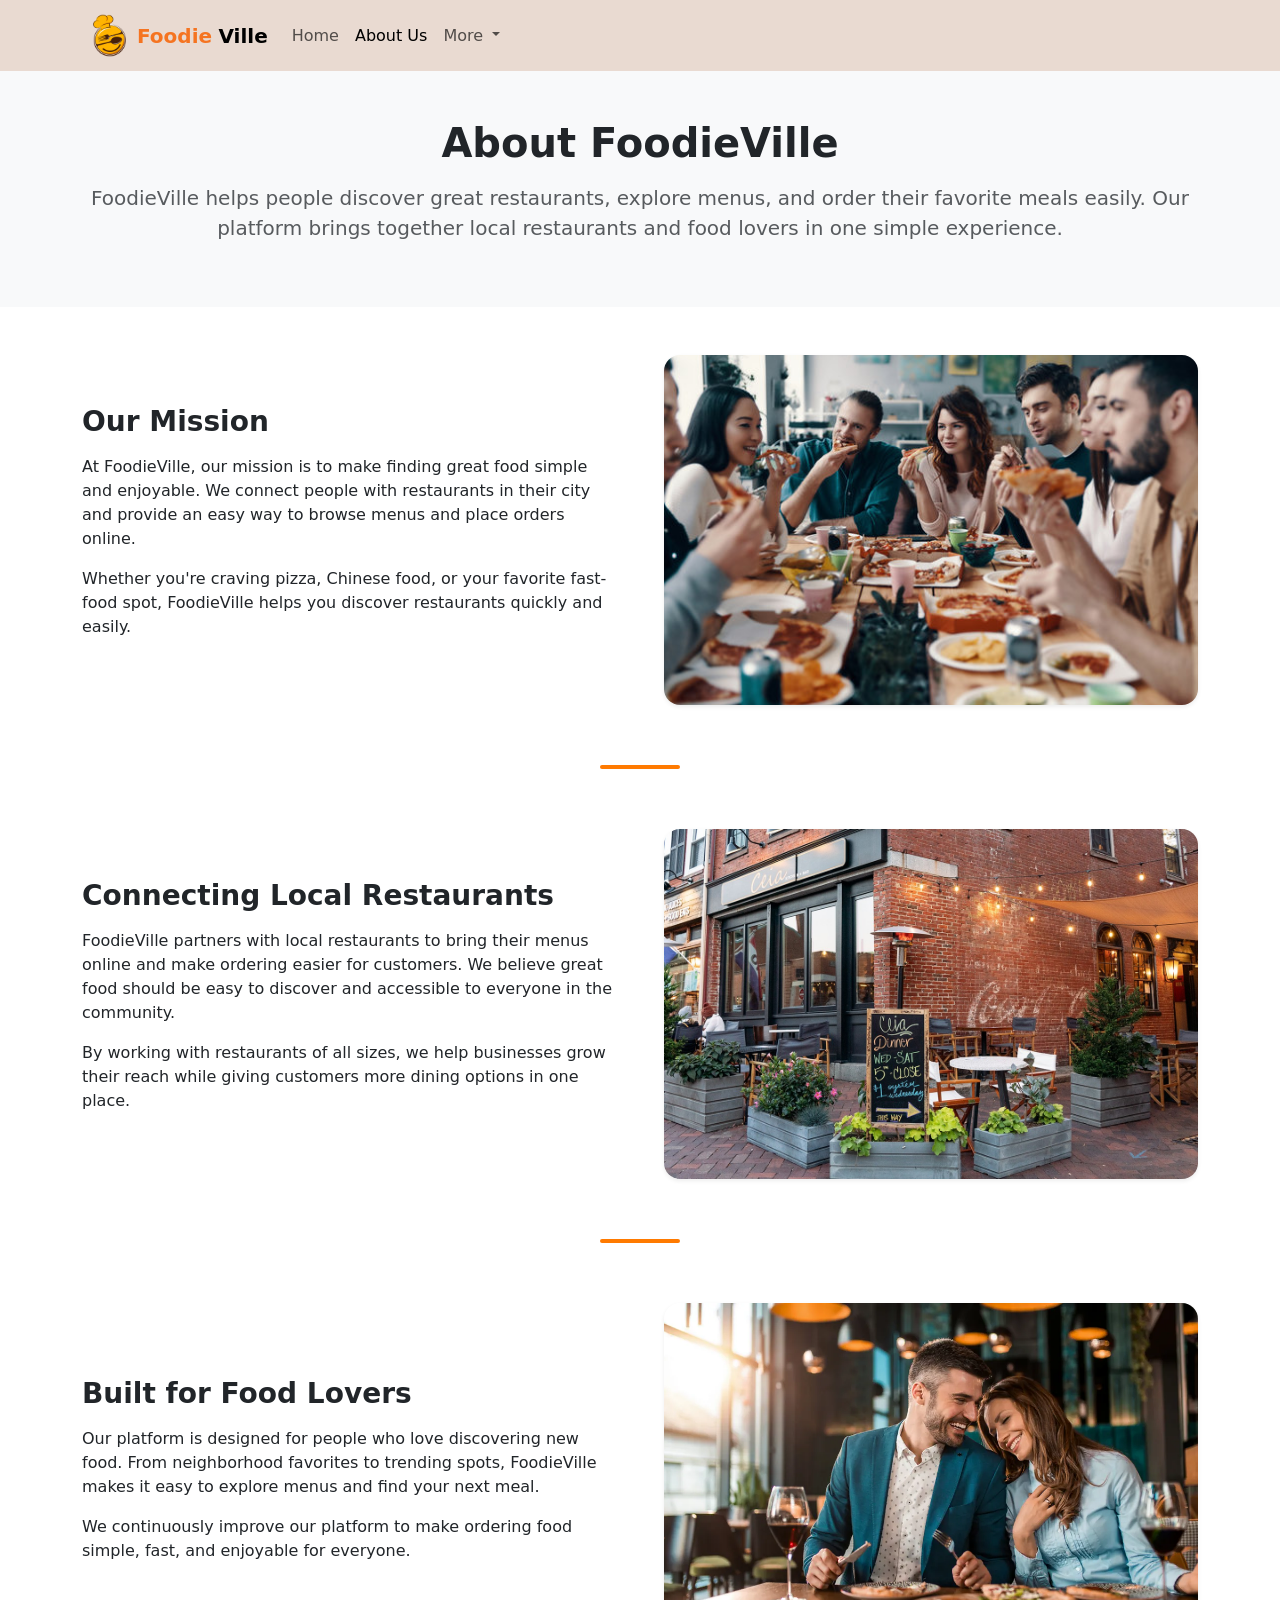
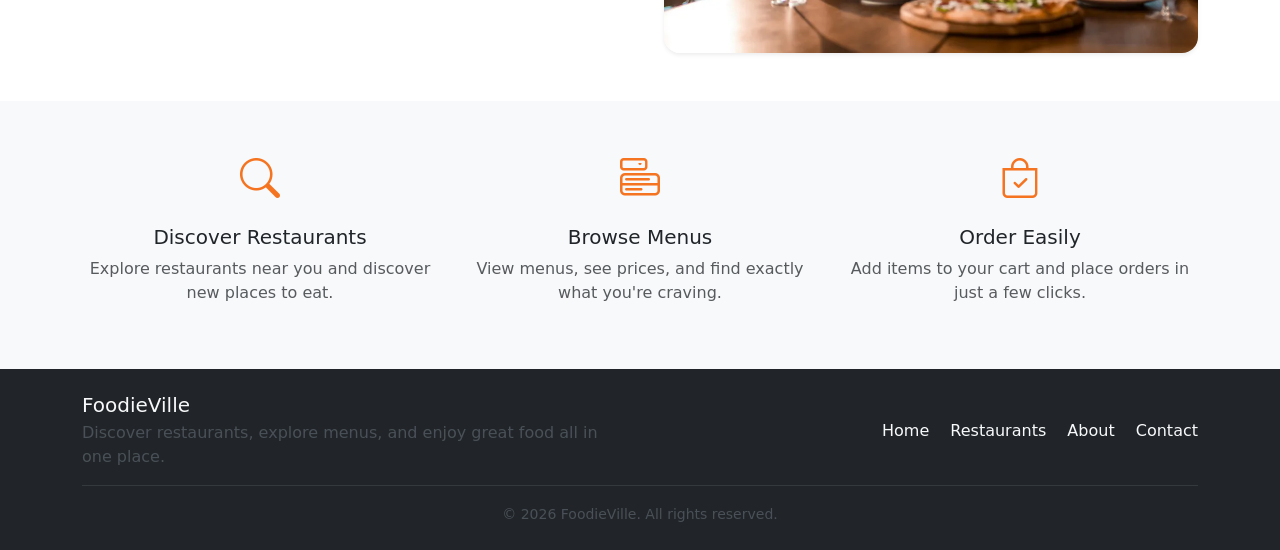
==== aboutus.html @ 756df2ec "added about us page" ====
<!doctype html>
<html lang="en">

<head>
<meta charset="utf-8">
<meta name="viewport" content="width=device-width, initial-scale=1">
<title>About Us - FoodieVille</title>

<link href="https://cdn.jsdelivr.net/npm/bootstrap@5.3.8/dist/css/bootstrap.min.css" rel="stylesheet">
<link rel="stylesheet" href="css/restaurant1.css">
<link rel="stylesheet" href="https://cdn.jsdelivr.net/npm/bootstrap-icons@1.13.1/font/bootstrap-icons.min.css">

<style>
.section-divider{
width:80px;
height:4px;
background:#ff7a00;
margin:60px auto;
border-radius:3px;
}
</style>

</head>

<body class="d-flex flex-column min-vh-100">

<!-- NAVBAR -->
<nav class="navbar navbar-expand-lg bg-body-tertiary">
<div class="container">

<img src="img/logo.png" alt="FoodieVille Logo" class="nav-logo">

<a class="navbar-brand" href="index.html">
<span class="text-primary fw-bold">Foodie</span>
<span class="fw-bold">Ville</span>
</a>

<button class="navbar-toggler" type="button" data-bs-toggle="collapse"
data-bs-target="#navbarSupportedContent">
<span class="navbar-toggler-icon"></span>
</button>

<div class="collapse navbar-collapse" id="navbarSupportedContent">

<ul class="navbar-nav me-auto mb-2 mb-lg-0">

<li class="nav-item">
<a class="nav-link" href="index.html">Home</a>
</li>

<li class="nav-item">
<a class="nav-link active" href="aboutus.html">About Us</a>
</li>

<li class="nav-item dropdown">
<a class="nav-link dropdown-toggle" href="#" data-bs-toggle="dropdown">
More
</a>

<ul class="dropdown-menu">
<li><a class="dropdown-item" href="#">Contact</a></li>
<li><a class="dropdown-item" href="#">Orders</a></li>
</ul>

</li>

</ul>

</div>
</div>
</nav>


<!-- HERO -->
<section class="bg-light py-5">
<div class="container text-center">

<h1 class="fw-bold mb-3">About FoodieVille</h1>

<p class="lead text-muted">
FoodieVille helps people discover great restaurants, explore menus,
and order their favorite meals easily. Our platform brings together
local restaurants and food lovers in one simple experience.
</p>

</div>
</section>


<!-- ABOUT CONTENT -->
<section class="container py-5">

<!-- SECTION 1 -->
<div class="row g-5 align-items-center">

<div class="col-md-6">
<h3 class="fw-bold mb-3">Our Mission</h3>

<p>
At FoodieVille, our mission is to make finding great food simple and
enjoyable. We connect people with restaurants in their city and
provide an easy way to browse menus and place orders online.
</p>

<p>
Whether you're craving pizza, Chinese food, or your favorite fast-food
spot, FoodieVille helps you discover restaurants quickly and easily.
</p>
</div>

<div class="col-md-6">
<img src="img/ourmission.jpg"
class="about-img rounded-4 shadow-sm w-100"
alt="Restaurant food">
</div>

</div>

<div class="section-divider"></div>


<!-- SECTION 2 -->
<div class="row g-5 align-items-center">

<div class="col-md-6">
<h3 class="fw-bold mb-3">Connecting Local Restaurants</h3>

<p>
FoodieVille partners with local restaurants to bring their menus
online and make ordering easier for customers. We believe great food
should be easy to discover and accessible to everyone in the community.
</p>

<p>
By working with restaurants of all sizes, we help businesses grow
their reach while giving customers more dining options in one place.
</p>
</div>

<div class="col-md-6">
<img src="img/local-restaurant.jpg"
class="about-img rounded-4 shadow-sm w-100"
alt="Local restaurants">
</div>

</div>

<div class="section-divider"></div>


<!-- SECTION 3 -->
<div class="row g-5 align-items-center">

<div class="col-md-6">
<h3 class="fw-bold mb-3">Built for Food Lovers</h3>

<p>
Our platform is designed for people who love discovering new food.
From neighborhood favorites to trending spots, FoodieVille makes it
easy to explore menus and find your next meal.
</p>

<p>
We continuously improve our platform to make ordering food simple,
fast, and enjoyable for everyone.
</p>
</div>

<div class="col-md-6">
<img src="img/food-experience.jpg"
class="about-img rounded-4 shadow-sm w-100"
alt="Food experience">
</div>

</div>

</section>


<!-- FEATURES -->
<section class="bg-light py-5">

<div class="container">

<div class="row text-center g-4">

<div class="col-md-4">
<i class="bi bi-search fs-1 text-primary"></i>
<h5 class="mt-3">Discover Restaurants</h5>
<p class="text-muted">
Explore restaurants near you and discover new places to eat.
</p>
</div>

<div class="col-md-4">
<i class="bi bi-menu-button fs-1 text-primary"></i>
<h5 class="mt-3">Browse Menus</h5>
<p class="text-muted">
View menus, see prices, and find exactly what you're craving.
</p>
</div>

<div class="col-md-4">
<i class="bi bi-bag-check fs-1 text-primary"></i>
<h5 class="mt-3">Order Easily</h5>
<p class="text-muted">
Add items to your cart and place orders in just a few clicks.
</p>
</div>

</div>

</div>

</section>


<!-- FOOTER -->
<footer class="bg-dark text-light py-4 mt-auto">

<div class="container">

<div class="row align-items-center gy-3">

<div class="col-md-6">
<h5 class="mb-1">FoodieVille</h5>

<p class="mb-0 text-light-emphasis">
Discover restaurants, explore menus, and enjoy great food all in one place.
</p>

</div>

<div class="col-md-6 text-md-end">

<a href="index.html" class="text-light text-decoration-none me-3">Home</a>
<a href="#" class="text-light text-decoration-none me-3">Restaurants</a>
<a href="aboutus.html" class="text-light text-decoration-none me-3">About</a>
<a href="#" class="text-light text-decoration-none">Contact</a>

</div>

</div>

<hr class="border-secondary my-3">

<div class="text-center">
<small class="text-light-emphasis">© 2026 FoodieVille. All rights reserved.</small>
</div>

</div>

</footer>


<script src="https://cdn.jsdelivr.net/npm/bootstrap@5.3.8/dist/js/bootstrap.bundle.min.js"></script>

</body>
</html>
---- css/restaurant1.css ----
html,
body {
    height: 100%;
}

.nav-logo {
    width: 55px;
    height: 55px;
    object-fit: contain;
    border-radius: 50%;
}

.img-container {
    width: 100px;
    height: 80px;
    overflow: hidden;
    border-radius: 12px;
}

.menu-item-img {
    width: 100%;
    height: 100%;
    object-fit: cover;
    display: block;
}

.bg-body-tertiary {
    background-color: #e9dad1 !important;
}

.text-primary {
    color: #f57421 !important;
}

.btn-primary {
    background-color: #f57421;
}

.btn-primary:hover {
    background-color: #eb9158;
}

.btn-outline-primary {
    color: #f57421;
    border-color: #f57421;
}

.btn-outline-primary:hover {
    background-color: #eb9158;
    color: white
}

.menu-section-row {
    height: 420px;
}

.list-scroll-section {
    height: 100%;
    overflow-y: auto;
}

.list-group-item {
    background-color: #fcf0e9;
    color: #2b2b2b;
    border: 1px solid #eecda8;
}

.list-group-item:hover {
    background-color: #e89a27;
    color: white;
}

.checkout-totals {
    background-color: #f8f9fa !important;
    color: #2b2b2b !important;
    border: 1px solid #dee2e6 !important;
}

.checkout-totals:hover {
    background-color: #f8f9fa !important;
    color: #2b2b2b !important;
}

.list-group-item.active {
    background-color: #f57421;
    color: white;
    border-color: #f57421;
}

@media (max-width: 1200px) {
    .restaurant-layout {
        flex-direction: column;
    }

    .restaurant-layout>div {
        width: 100%;
        max-width: 100%;
        flex: 0 0 100%;
    }

    .right-section {
        text-align: start !important;
        padding-top: 0 !important;
    }
}

@media (max-width:768px) {
    .list-scroll-section {
        height: 100%;

    }

    .map-container {
        display: none;
    }
}

.about-img {
    width: 100%;
    height: 350px;
    object-fit: cover;
}
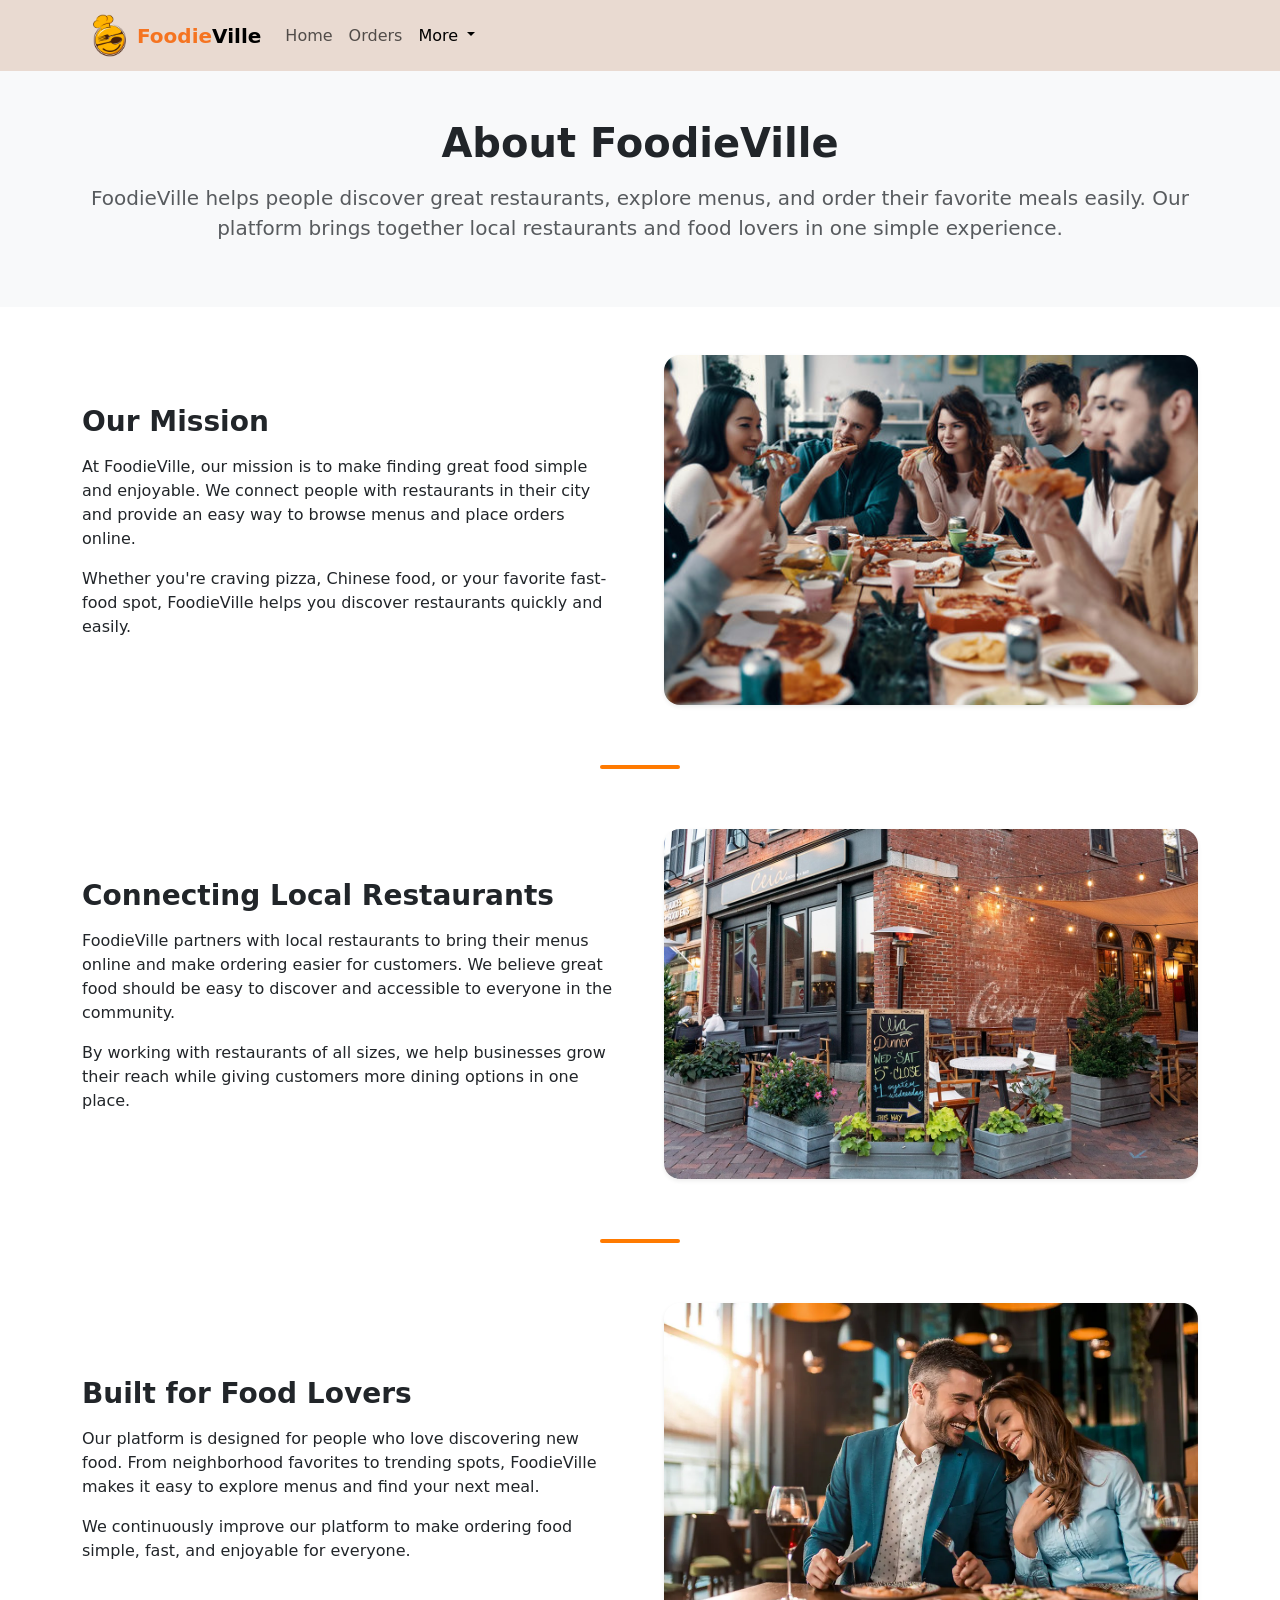
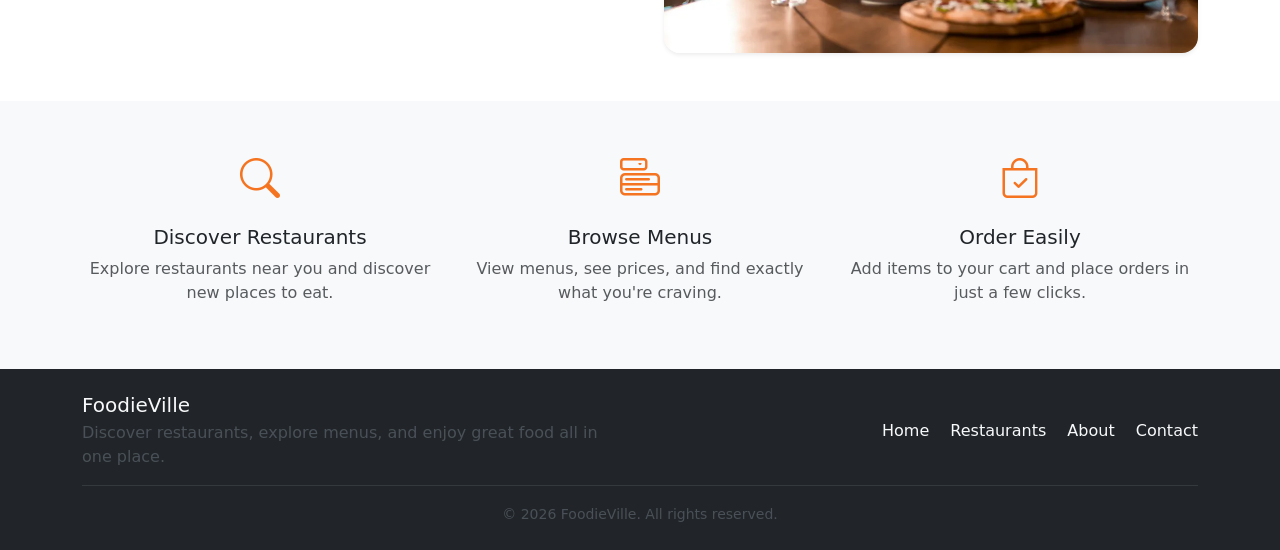
==== commit 6f020487: "more changes to about us page, should be finished" ====
--- a/aboutus.html
+++ b/aboutus.html
@@ -31,8 +31,10 @@
 <img src="img/logo.png" alt="FoodieVille Logo" class="nav-logo">
 
 <a class="navbar-brand" href="index.html">
-<span class="text-primary fw-bold">Foodie</span>
-<span class="fw-bold">Ville</span>
+
+<span class="text-primary fw-bold">Foodie</span><span class="fw-bold">Ville</span>
+</a>
+</a>
 </a>
 
 <button class="navbar-toggler" type="button" data-bs-toggle="collapse"
@@ -49,17 +51,17 @@
 </li>
 
 <li class="nav-item">
-<a class="nav-link active" href="aboutus.html">About Us</a>
+<a class="nav-link" href="#">Orders</a>
 </li>
 
 <li class="nav-item dropdown">
-<a class="nav-link dropdown-toggle" href="#" data-bs-toggle="dropdown">
+<a class="nav-link dropdown-toggle active" href="#" data-bs-toggle="dropdown">
 More
 </a>
 
 <ul class="dropdown-menu">
-<li><a class="dropdown-item" href="#">Contact</a></li>
-<li><a class="dropdown-item" href="#">Orders</a></li>
+<li><a class="dropdown-item" href="aboutus.html">About Us</a></li>
+<li><a class="dropdown-item" href="contact.html">Contact</a></li>
 </ul>
 
 </li>
@@ -167,7 +169,7 @@
 </div>
 
 <div class="col-md-6">
-<img src="img/food-experience.jpg"
+<img src="img/food-experience.webp"
 class="about-img rounded-4 shadow-sm w-100"
 alt="Food experience">
 </div>
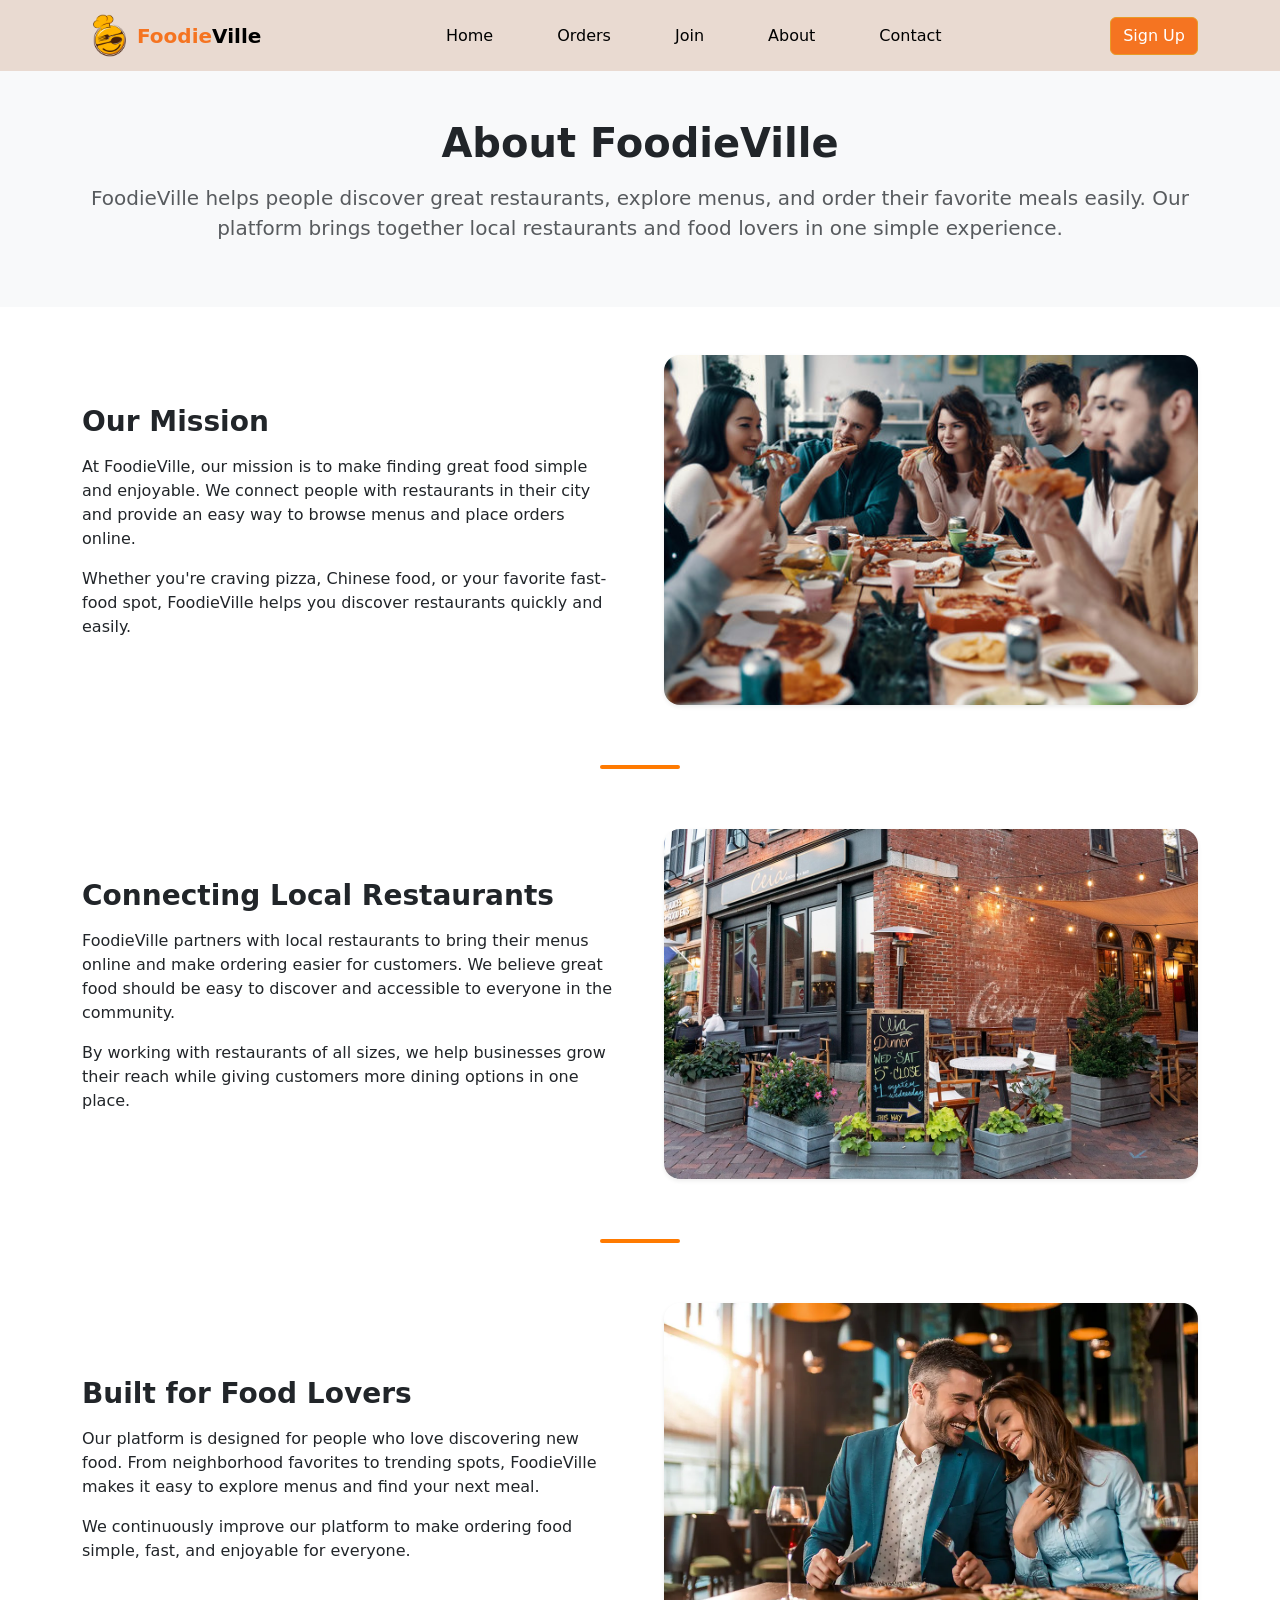
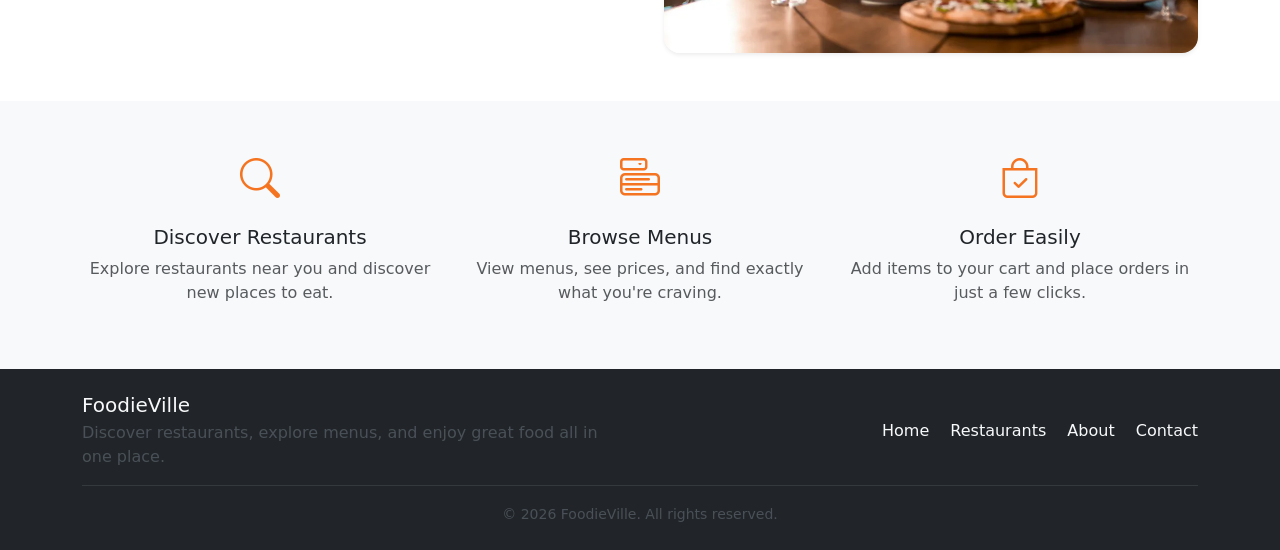
==== commit f27cc6da: "navbar and linting" ====
--- a/aboutus.html
+++ b/aboutus.html
@@ -1,261 +1,275 @@
 <!doctype html>
 <html lang="en">
-
-<head>
-<meta charset="utf-8">
-<meta name="viewport" content="width=device-width, initial-scale=1">
-<title>About Us - FoodieVille</title>
-
-<link href="https://cdn.jsdelivr.net/npm/bootstrap@5.3.8/dist/css/bootstrap.min.css" rel="stylesheet">
-<link rel="stylesheet" href="css/restaurant1.css">
-<link rel="stylesheet" href="https://cdn.jsdelivr.net/npm/bootstrap-icons@1.13.1/font/bootstrap-icons.min.css">
-
-<style>
-.section-divider{
-width:80px;
-height:4px;
-background:#ff7a00;
-margin:60px auto;
-border-radius:3px;
-}
-</style>
-
-</head>
-
-<body class="d-flex flex-column min-vh-100">
-
-<!-- NAVBAR -->
-<nav class="navbar navbar-expand-lg bg-body-tertiary">
-<div class="container">
-
-<img src="img/logo.png" alt="FoodieVille Logo" class="nav-logo">
-
-<a class="navbar-brand" href="index.html">
-
-<span class="text-primary fw-bold">Foodie</span><span class="fw-bold">Ville</span>
-</a>
-</a>
-</a>
-
-<button class="navbar-toggler" type="button" data-bs-toggle="collapse"
-data-bs-target="#navbarSupportedContent">
-<span class="navbar-toggler-icon"></span>
-</button>
-
-<div class="collapse navbar-collapse" id="navbarSupportedContent">
-
-<ul class="navbar-nav me-auto mb-2 mb-lg-0">
-
-<li class="nav-item">
-<a class="nav-link" href="index.html">Home</a>
-</li>
-
-<li class="nav-item">
-<a class="nav-link" href="#">Orders</a>
-</li>
-
-<li class="nav-item dropdown">
-<a class="nav-link dropdown-toggle active" href="#" data-bs-toggle="dropdown">
-More
-</a>
-
-<ul class="dropdown-menu">
-<li><a class="dropdown-item" href="aboutus.html">About Us</a></li>
-<li><a class="dropdown-item" href="contact.html">Contact</a></li>
-</ul>
-
-</li>
-
-</ul>
-
-</div>
-</div>
-</nav>
-
-
-<!-- HERO -->
-<section class="bg-light py-5">
-<div class="container text-center">
-
-<h1 class="fw-bold mb-3">About FoodieVille</h1>
-
-<p class="lead text-muted">
-FoodieVille helps people discover great restaurants, explore menus,
-and order their favorite meals easily. Our platform brings together
-local restaurants and food lovers in one simple experience.
-</p>
-
-</div>
-</section>
-
-
-<!-- ABOUT CONTENT -->
-<section class="container py-5">
-
-<!-- SECTION 1 -->
-<div class="row g-5 align-items-center">
-
-<div class="col-md-6">
-<h3 class="fw-bold mb-3">Our Mission</h3>
-
-<p>
-At FoodieVille, our mission is to make finding great food simple and
-enjoyable. We connect people with restaurants in their city and
-provide an easy way to browse menus and place orders online.
-</p>
-
-<p>
-Whether you're craving pizza, Chinese food, or your favorite fast-food
-spot, FoodieVille helps you discover restaurants quickly and easily.
-</p>
-</div>
-
-<div class="col-md-6">
-<img src="img/ourmission.jpg"
-class="about-img rounded-4 shadow-sm w-100"
-alt="Restaurant food">
-</div>
-
-</div>
-
-<div class="section-divider"></div>
-
-
-<!-- SECTION 2 -->
-<div class="row g-5 align-items-center">
-
-<div class="col-md-6">
-<h3 class="fw-bold mb-3">Connecting Local Restaurants</h3>
-
-<p>
-FoodieVille partners with local restaurants to bring their menus
-online and make ordering easier for customers. We believe great food
-should be easy to discover and accessible to everyone in the community.
-</p>
-
-<p>
-By working with restaurants of all sizes, we help businesses grow
-their reach while giving customers more dining options in one place.
-</p>
-</div>
-
-<div class="col-md-6">
-<img src="img/local-restaurant.jpg"
-class="about-img rounded-4 shadow-sm w-100"
-alt="Local restaurants">
-</div>
-
-</div>
-
-<div class="section-divider"></div>
-
-
-<!-- SECTION 3 -->
-<div class="row g-5 align-items-center">
-
-<div class="col-md-6">
-<h3 class="fw-bold mb-3">Built for Food Lovers</h3>
-
-<p>
-Our platform is designed for people who love discovering new food.
-From neighborhood favorites to trending spots, FoodieVille makes it
-easy to explore menus and find your next meal.
-</p>
-
-<p>
-We continuously improve our platform to make ordering food simple,
-fast, and enjoyable for everyone.
-</p>
-</div>
-
-<div class="col-md-6">
-<img src="img/food-experience.webp"
-class="about-img rounded-4 shadow-sm w-100"
-alt="Food experience">
-</div>
-
-</div>
-
-</section>
-
-
-<!-- FEATURES -->
-<section class="bg-light py-5">
-
-<div class="container">
-
-<div class="row text-center g-4">
-
-<div class="col-md-4">
-<i class="bi bi-search fs-1 text-primary"></i>
-<h5 class="mt-3">Discover Restaurants</h5>
-<p class="text-muted">
-Explore restaurants near you and discover new places to eat.
-</p>
-</div>
-
-<div class="col-md-4">
-<i class="bi bi-menu-button fs-1 text-primary"></i>
-<h5 class="mt-3">Browse Menus</h5>
-<p class="text-muted">
-View menus, see prices, and find exactly what you're craving.
-</p>
-</div>
-
-<div class="col-md-4">
-<i class="bi bi-bag-check fs-1 text-primary"></i>
-<h5 class="mt-3">Order Easily</h5>
-<p class="text-muted">
-Add items to your cart and place orders in just a few clicks.
-</p>
-</div>
-
-</div>
-
-</div>
-
-</section>
-
-
-<!-- FOOTER -->
-<footer class="bg-dark text-light py-4 mt-auto">
-
-<div class="container">
-
-<div class="row align-items-center gy-3">
-
-<div class="col-md-6">
-<h5 class="mb-1">FoodieVille</h5>
-
-<p class="mb-0 text-light-emphasis">
-Discover restaurants, explore menus, and enjoy great food all in one place.
-</p>
-
-</div>
-
-<div class="col-md-6 text-md-end">
-
-<a href="index.html" class="text-light text-decoration-none me-3">Home</a>
-<a href="#" class="text-light text-decoration-none me-3">Restaurants</a>
-<a href="aboutus.html" class="text-light text-decoration-none me-3">About</a>
-<a href="#" class="text-light text-decoration-none">Contact</a>
-
-</div>
-
-</div>
-
-<hr class="border-secondary my-3">
-
-<div class="text-center">
-<small class="text-light-emphasis">© 2026 FoodieVille. All rights reserved.</small>
-</div>
-
-</div>
-
-</footer>
-
-
-<script src="https://cdn.jsdelivr.net/npm/bootstrap@5.3.8/dist/js/bootstrap.bundle.min.js"></script>
-
-</body>
-</html>+    <head>
+        <meta charset="utf-8" />
+        <meta name="viewport" content="width=device-width, initial-scale=1" />
+        <title>About Us - FoodieVille</title>
+
+        <link
+            href="https://cdn.jsdelivr.net/npm/bootstrap@5.3.8/dist/css/bootstrap.min.css"
+            rel="stylesheet"
+        />
+        <link rel="stylesheet" href="css/restaurant1.css" />
+        <link
+            rel="stylesheet"
+            href="https://cdn.jsdelivr.net/npm/bootstrap-icons@1.13.1/font/bootstrap-icons.min.css"
+        />
+
+        <style>
+            .section-divider {
+                width: 80px;
+                height: 4px;
+                background: #ff7a00;
+                margin: 60px auto;
+                border-radius: 3px;
+            }
+        </style>
+    </head>
+
+    <body class="d-flex flex-column min-vh-100">
+        <!-- navbar start -->
+        <nav class="navbar navbar-expand-lg bg-body-tertiary">
+            <div class="container">
+                <img
+                    src="img/logo.png"
+                    alt="FoodieVille Logo"
+                    class="nav-logo"
+                />
+                <a class="navbar-brand" href="index.html">
+                    <span class="text-primary fw-bold">Foodie</span
+                    ><span class="fw-bold">Ville</span>
+                </a>
+
+                <button
+                    class="navbar-toggler"
+                    type="button"
+                    data-bs-toggle="collapse"
+                    data-bs-target="#navbarSupportedContent"
+                    aria-controls="navbarSupportedContent"
+                    aria-expanded="false"
+                    aria-label="Toggle navigation"
+                >
+                    <span class="navbar-toggler-icon"></span>
+                </button>
+
+                <div
+                    class="collapse navbar-collapse"
+                    id="navbarSupportedContent"
+                >
+                    <ul class="navbar-nav mx-auto mb-2 mb-lg-0 gap-5">
+                        <li class="nav-item">
+                            <a class="nav-link active" href="index.html"
+                                >Home</a
+                            >
+                        </li>
+                        <li class="nav-item">
+                            <a class="nav-link active" href="checkoutRest1.html"
+                                >Orders</a
+                            >
+                        </li>
+                        <li class="nav-item">
+                            <a class="nav-link active" href="join-us.html"
+                                >Join</a
+                            >
+                        </li>
+                        <li class="nav-item">
+                            <a class="nav-link active" href="aboutus.html"
+                                >About</a
+                            >
+                        </li>
+                        <li class="nav-item">
+                            <a class="nav-link active" href="contact.html"
+                                >Contact</a
+                            >
+                        </li>
+                    </ul>
+
+                    <a class="btn btn-primary" href="signUp.html">Sign Up</a>
+                </div>
+            </div>
+        </nav>
+
+        <!-- HERO -->
+        <section class="bg-light py-5">
+            <div class="container text-center">
+                <h1 class="fw-bold mb-3">About FoodieVille</h1>
+
+                <p class="lead text-muted">
+                    FoodieVille helps people discover great restaurants, explore
+                    menus, and order their favorite meals easily. Our platform
+                    brings together local restaurants and food lovers in one
+                    simple experience.
+                </p>
+            </div>
+        </section>
+
+        <!-- ABOUT CONTENT -->
+        <section class="container py-5">
+            <!-- SECTION 1 -->
+            <div class="row g-5 align-items-center">
+                <div class="col-md-6">
+                    <h3 class="fw-bold mb-3">Our Mission</h3>
+
+                    <p>
+                        At FoodieVille, our mission is to make finding great
+                        food simple and enjoyable. We connect people with
+                        restaurants in their city and provide an easy way to
+                        browse menus and place orders online.
+                    </p>
+
+                    <p>
+                        Whether you're craving pizza, Chinese food, or your
+                        favorite fast-food spot, FoodieVille helps you discover
+                        restaurants quickly and easily.
+                    </p>
+                </div>
+
+                <div class="col-md-6">
+                    <img
+                        src="img/ourmission.jpg"
+                        class="about-img rounded-4 shadow-sm w-100"
+                        alt="Restaurant food"
+                    />
+                </div>
+            </div>
+
+            <div class="section-divider"></div>
+
+            <!-- SECTION 2 -->
+            <div class="row g-5 align-items-center">
+                <div class="col-md-6">
+                    <h3 class="fw-bold mb-3">Connecting Local Restaurants</h3>
+
+                    <p>
+                        FoodieVille partners with local restaurants to bring
+                        their menus online and make ordering easier for
+                        customers. We believe great food should be easy to
+                        discover and accessible to everyone in the community.
+                    </p>
+
+                    <p>
+                        By working with restaurants of all sizes, we help
+                        businesses grow their reach while giving customers more
+                        dining options in one place.
+                    </p>
+                </div>
+
+                <div class="col-md-6">
+                    <img
+                        src="img/local-restaurant.jpg"
+                        class="about-img rounded-4 shadow-sm w-100"
+                        alt="Local restaurants"
+                    />
+                </div>
+            </div>
+
+            <div class="section-divider"></div>
+
+            <!-- SECTION 3 -->
+            <div class="row g-5 align-items-center">
+                <div class="col-md-6">
+                    <h3 class="fw-bold mb-3">Built for Food Lovers</h3>
+
+                    <p>
+                        Our platform is designed for people who love discovering
+                        new food. From neighborhood favorites to trending spots,
+                        FoodieVille makes it easy to explore menus and find your
+                        next meal.
+                    </p>
+
+                    <p>
+                        We continuously improve our platform to make ordering
+                        food simple, fast, and enjoyable for everyone.
+                    </p>
+                </div>
+
+                <div class="col-md-6">
+                    <img
+                        src="img/food-experience.webp"
+                        class="about-img rounded-4 shadow-sm w-100"
+                        alt="Food experience"
+                    />
+                </div>
+            </div>
+        </section>
+
+        <!-- FEATURES -->
+        <section class="bg-light py-5">
+            <div class="container">
+                <div class="row text-center g-4">
+                    <div class="col-md-4">
+                        <i class="bi bi-search fs-1 text-primary"></i>
+                        <h5 class="mt-3">Discover Restaurants</h5>
+                        <p class="text-muted">
+                            Explore restaurants near you and discover new places
+                            to eat.
+                        </p>
+                    </div>
+
+                    <div class="col-md-4">
+                        <i class="bi bi-menu-button fs-1 text-primary"></i>
+                        <h5 class="mt-3">Browse Menus</h5>
+                        <p class="text-muted">
+                            View menus, see prices, and find exactly what you're
+                            craving.
+                        </p>
+                    </div>
+
+                    <div class="col-md-4">
+                        <i class="bi bi-bag-check fs-1 text-primary"></i>
+                        <h5 class="mt-3">Order Easily</h5>
+                        <p class="text-muted">
+                            Add items to your cart and place orders in just a
+                            few clicks.
+                        </p>
+                    </div>
+                </div>
+            </div>
+        </section>
+
+        <!-- FOOTER -->
+        <footer class="bg-dark text-light py-4 mt-auto">
+            <div class="container">
+                <div class="row align-items-center gy-3">
+                    <div class="col-md-6">
+                        <h5 class="mb-1">FoodieVille</h5>
+
+                        <p class="mb-0 text-light-emphasis">
+                            Discover restaurants, explore menus, and enjoy great
+                            food all in one place.
+                        </p>
+                    </div>
+
+                    <div class="col-md-6 text-md-end">
+                        <a
+                            href="index.html"
+                            class="text-light text-decoration-none me-3"
+                            >Home</a
+                        >
+                        <a href="#" class="text-light text-decoration-none me-3"
+                            >Restaurants</a
+                        >
+                        <a
+                            href="aboutus.html"
+                            class="text-light text-decoration-none me-3"
+                            >About</a
+                        >
+                        <a href="#" class="text-light text-decoration-none"
+                            >Contact</a
+                        >
+                    </div>
+                </div>
+
+                <hr class="border-secondary my-3" />
+
+                <div class="text-center">
+                    <small class="text-light-emphasis"
+                        >© 2026 FoodieVille. All rights reserved.</small
+                    >
+                </div>
+            </div>
+        </footer>
+
+        <script src="https://cdn.jsdelivr.net/npm/bootstrap@5.3.8/dist/js/bootstrap.bundle.min.js"></script>
+    </body>
+</html>
--- a/css/restaurant1.css
+++ b/css/restaurant1.css
@@ -34,10 +34,12 @@
 
 .btn-primary {
     background-color: #f57421;
+    border-color: #e89a27;
 }
 
 .btn-primary:hover {
     background-color: #eb9158;
+    border-color: #e89a27;
 }
 
 .btn-outline-primary {
@@ -47,7 +49,7 @@
 
 .btn-outline-primary:hover {
     background-color: #eb9158;
-    color: white
+    color: white;
 }
 
 .menu-section-row {
@@ -92,7 +94,7 @@
         flex-direction: column;
     }
 
-    .restaurant-layout>div {
+    .restaurant-layout > div {
         width: 100%;
         max-width: 100%;
         flex: 0 0 100%;
@@ -104,10 +106,9 @@
     }
 }
 
-@media (max-width:768px) {
+@media (max-width: 768px) {
     .list-scroll-section {
         height: 100%;
-
     }
 
     .map-container {
@@ -119,4 +120,4 @@
     width: 100%;
     height: 350px;
     object-fit: cover;
-}+}
